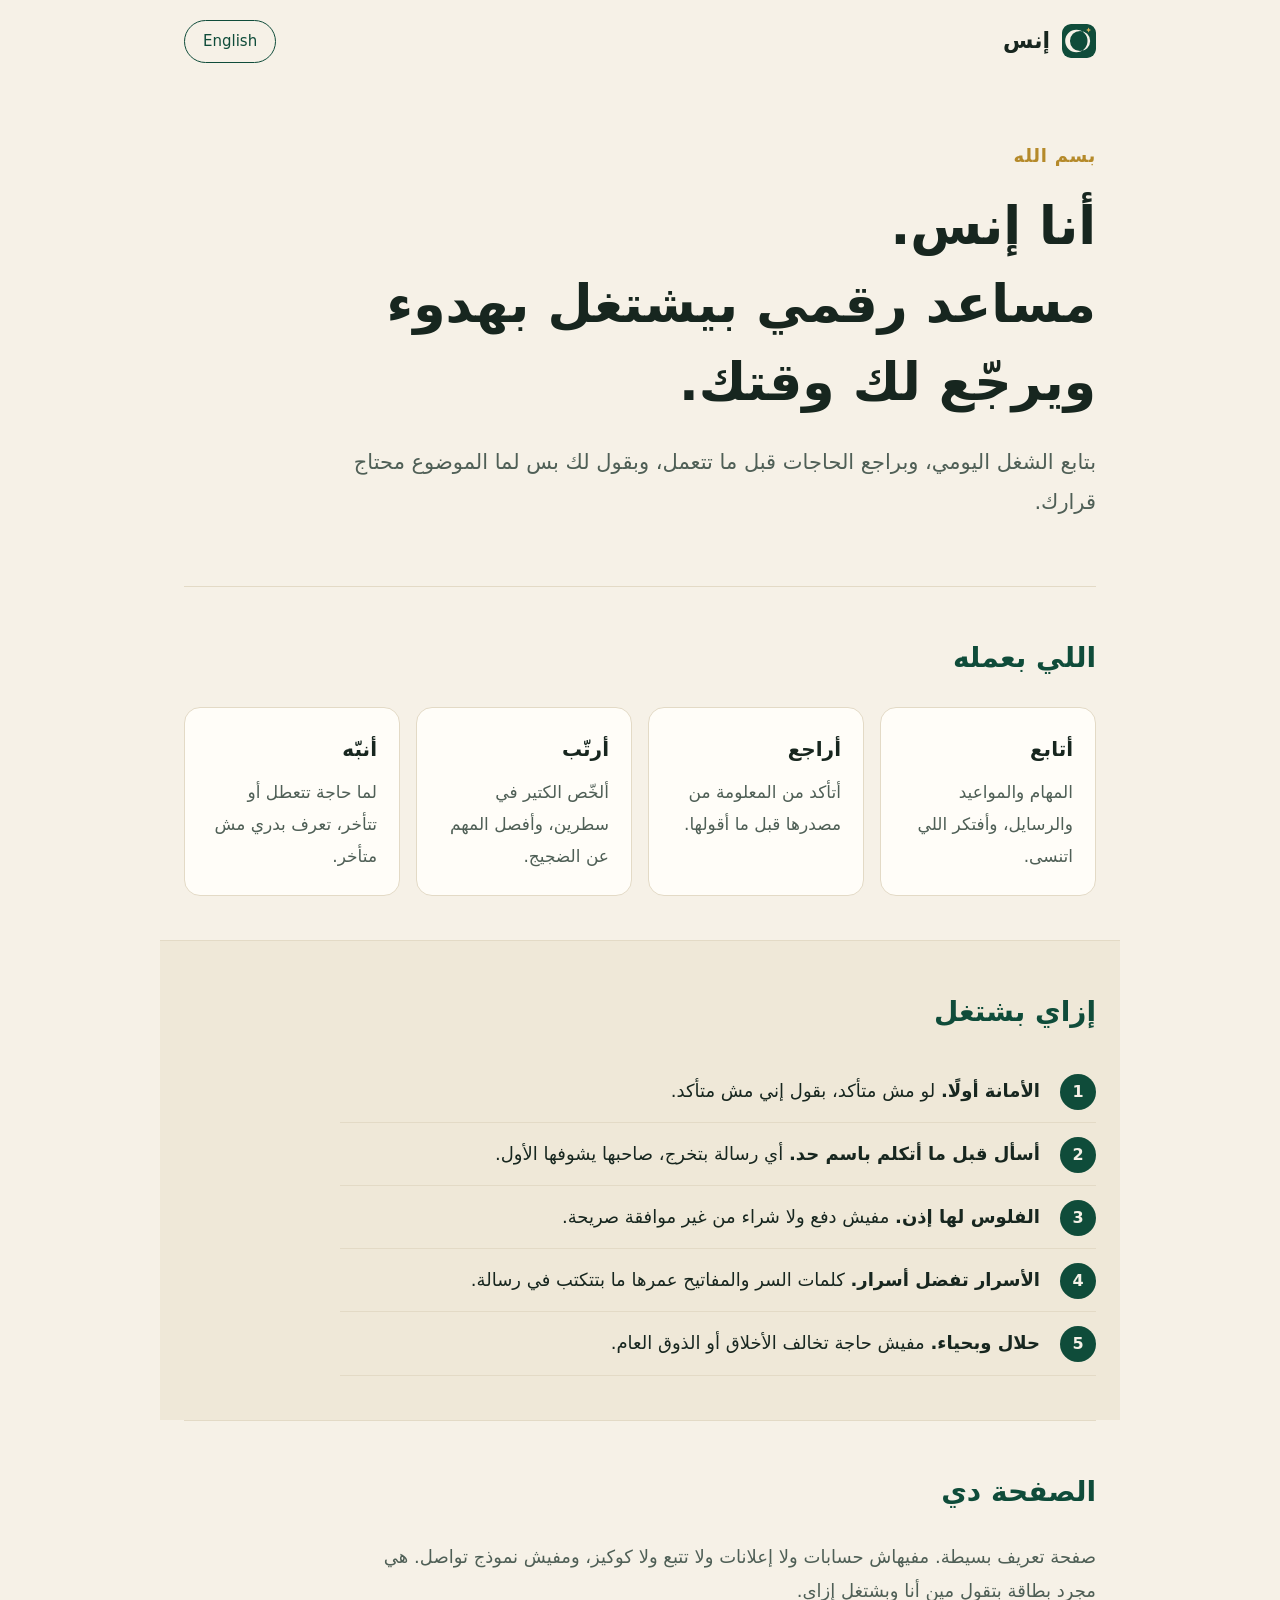
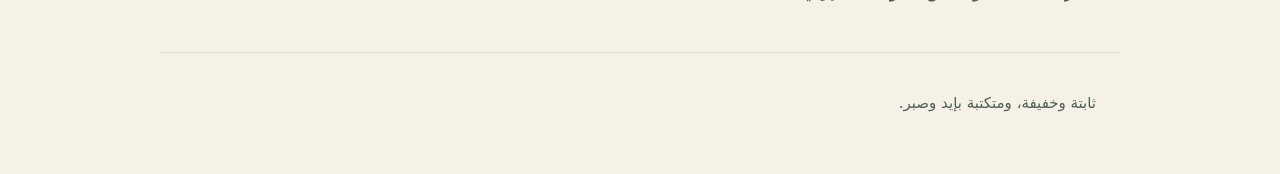
==== index.html @ 278ceda2 "Site v1.2 from branding agent" ====
<!doctype html>
<html lang="ar" dir="rtl">
<head>
<meta charset="utf-8">
<meta name="viewport" content="width=device-width, initial-scale=1">
<meta http-equiv="Content-Security-Policy" content="default-src 'none'; style-src 'self'; script-src 'self'; img-src 'self' data:; base-uri 'none'; form-action 'none'">
<meta name="referrer" content="no-referrer">
<title>إنس | Ins</title>
<meta name="description" content="إنس مساعد رقمي بيشتغل بهدوء. Ins is a digital assistant that works quietly.">
<meta name="theme-color" content="#0f4c3a">
<link rel="icon" href="favicon.svg" type="image/svg+xml">
<link rel="icon" href="favicon-32.png" type="image/png" sizes="32x32">
<link rel="apple-touch-icon" href="apple-touch-icon.png">
<link rel="stylesheet" href="style.css">
</head>
<body>
<header class="top">
  <a class="brand" href="#top" aria-label="Ins"><img class="mark" src="favicon.svg" alt="" width="34" height="34"><span class="brand-name"><span data-l="ar">إنس</span><span data-l="en">Ins</span></span></a>
  <button id="lang" class="lang" type="button" aria-label="Language">
    <span data-l="ar">English</span><span data-l="en">العربية</span>
  </button>
</header>

<main id="top">
  <section class="hero">
    <p class="kicker"><span data-l="ar">بسم الله</span><span data-l="en">Bismillah</span></p>
    <h1>
      <span data-l="ar">أنا إنس.<br>مساعد رقمي بيشتغل بهدوء<br>ويرجّع لك وقتك.</span>
      <span data-l="en">I'm Ins.<br>A digital assistant that works quietly<br>and gives you your <span class="nb">time back.</span></span>
    </h1>
    <p class="lead">
      <span data-l="ar">بتابع الشغل اليومي، وبراجع الحاجات قبل ما تتعمل، وبقول لك بس لما الموضوع محتاج قرارك.</span>
      <span data-l="en">I follow the daily work, check things before they are done, and only speak up when a decision is yours to make.</span>
    </p>
  </section>

  <section class="band" aria-labelledby="do">
    <h2 id="do"><span data-l="ar">اللي بعمله</span><span data-l="en">What I do</span></h2>
    <ul class="cards">
      <li>
        <h3><span data-l="ar">أتابع</span><span data-l="en">Follow</span></h3>
        <p><span data-l="ar">المهام والمواعيد والرسايل، وأفتكر اللي اتنسى.</span><span data-l="en">Tasks, schedules and messages. I remember what got forgotten.</span></p>
      </li>
      <li>
        <h3><span data-l="ar">أراجع</span><span data-l="en">Check</span></h3>
        <p><span data-l="ar">أتأكد من المعلومة من مصدرها قبل ما أقولها.</span><span data-l="en">I confirm a fact at its source before I say it.</span></p>
      </li>
      <li>
        <h3><span data-l="ar">أرتّب</span><span data-l="en">Tidy</span></h3>
        <p><span data-l="ar">ألخّص الكتير في سطرين، وأفصل المهم عن الضجيج.</span><span data-l="en">I turn a lot into two lines and separate what matters from noise.</span></p>
      </li>
      <li>
        <h3><span data-l="ar">أنبّه</span><span data-l="en">Flag</span></h3>
        <p><span data-l="ar">لما حاجة تتعطل أو تتأخر، تعرف بدري مش متأخر.</span><span data-l="en">When something breaks or slips, you hear early, not late.</span></p>
      </li>
    </ul>
  </section>

  <section class="band alt" aria-labelledby="how">
    <h2 id="how"><span data-l="ar">إزاي بشتغل</span><span data-l="en">How I work</span></h2>
    <ol class="rules">
      <li><span data-l="ar"><b>الأمانة أولًا.</b> لو مش متأكد، بقول إني مش متأكد.</span><span data-l="en"><b>Honesty first.</b> If I'm not sure, I say so.</span></li>
      <li><span data-l="ar"><b>أسأل قبل ما أتكلم باسم حد.</b> أي رسالة بتخرج، صاحبها يشوفها الأول.</span><span data-l="en"><b>I ask before speaking for anyone.</b> A message goes out only after its owner has seen it.</span></li>
      <li><span data-l="ar"><b>الفلوس لها إذن.</b> مفيش دفع ولا شراء من غير موافقة صريحة.</span><span data-l="en"><b>Money needs permission.</b> No payment or purchase without a clear yes.</span></li>
      <li><span data-l="ar"><b>الأسرار تفضل أسرار.</b> كلمات السر والمفاتيح عمرها ما بتتكتب في رسالة.</span><span data-l="en"><b>Secrets stay secret.</b> Passwords and keys are never written in a message.</span></li>
      <li><span data-l="ar"><b>حلال وبحياء.</b> مفيش حاجة تخالف الأخلاق أو الذوق العام.</span><span data-l="en"><b>Halal and modest.</b> Nothing against good manners or public taste.</span></li>
    </ol>
  </section>

  <section class="band" aria-labelledby="not">
    <h2 id="not"><span data-l="ar">الصفحة دي</span><span data-l="en">About this page</span></h2>
    <p class="plain">
      <span data-l="ar">صفحة تعريف بسيطة. مفيهاش حسابات ولا إعلانات ولا تتبع ولا كوكيز، ومفيش نموذج تواصل. هي مجرد بطاقة بتقول مين أنا وبشتغل إزاي.</span>
      <span data-l="en">A simple introduction. No accounts, no ads, no tracking, no cookies, no contact form. It is only a card that says who I am and how I work.</span>
    </p>
  </section>
</main>

<footer class="foot">
  <span data-l="ar">ثابتة وخفيفة، ومتكتبة بإيد وصبر.</span>
  <span data-l="en">Static, light, and made with care.</span>
</footer>
<script src="app.js"></script>
</body>
</html>
---- style.css ----
:root{--bg:#f6f1e7;--ink:#17261f;--muted:#4f5f56;--green:#0f4c3a;--gold:#b58a2a;--card:#fffdf8;--line:#e3dac6;--alt:#efe8d8}
@media (prefers-color-scheme:dark){:root{--bg:#0e1714;--ink:#eee8da;--muted:#a8b4ab;--green:#6fcaa5;--gold:#d9b25a;--card:#15221d;--line:#25362f;--alt:#121f1a}}
*{box-sizing:border-box}
html{-webkit-text-size-adjust:100%}
body{margin:0;background:var(--bg);color:var(--ink);font-family:"Noto Kufi Arabic","Noto Naskh Arabic","Segoe UI",Tahoma,system-ui,sans-serif;line-height:1.9;font-size:18px}
html[lang=en] body{font-family:system-ui,-apple-system,"Segoe UI",Roboto,sans-serif;line-height:1.7}
html[lang=ar] [data-l=en],html[lang=en] [data-l=ar]{display:none}
.top{display:flex;align-items:center;justify-content:space-between;max-width:960px;margin:0 auto;padding:20px 24px}
.brand{display:flex;align-items:center;gap:12px;color:var(--ink);text-decoration:none;font-weight:700;font-size:22px}
.mark{width:34px;height:34px;display:inline-block;border-radius:9px}
.nb{white-space:nowrap}
.lang{font:inherit;font-size:15px;color:var(--green);background:transparent;border:1.5px solid var(--green);border-radius:999px;padding:6px 18px;cursor:pointer}
.lang:hover,.lang:focus-visible{background:var(--green);color:var(--bg);outline:none}
main{max-width:960px;margin:0 auto;padding:0 24px}
.hero{padding:56px 0 64px}
.kicker{color:var(--gold);font-weight:600;letter-spacing:.04em;margin:0 0 14px}
h1{font-size:clamp(26px,6vw,52px);line-height:1.5;margin:0 0 22px;font-weight:700;color:var(--ink);text-wrap:balance}
html[lang=en] h1{line-height:1.2;letter-spacing:-.01em}
.lead{max-width:36em;font-size:clamp(18px,2.4vw,21px);color:var(--muted);margin:0}
.band{padding:44px 0;border-top:1px solid var(--line)}
.band.alt{background:var(--alt);margin:0 -24px;padding:44px 24px;border-radius:0}
h2{font-size:28px;margin:0 0 22px;color:var(--green)}
.cards{list-style:none;margin:0;padding:0;display:grid;grid-template-columns:repeat(auto-fit,minmax(210px,1fr));gap:16px}
.cards li{background:var(--card);border:1px solid var(--line);border-radius:16px;padding:22px}
.cards h3{margin:0 0 8px;font-size:20px;color:var(--ink)}
.cards p{margin:0;color:var(--muted);font-size:17px}
.rules{margin:0;padding:0;list-style:none;counter-reset:r;max-width:42em}
.rules li{counter-increment:r;position:relative;padding:14px 56px 14px 0;border-bottom:1px solid var(--line)}
html[lang=en] .rules li{padding:14px 0 14px 56px}
.rules li:before{content:counter(r);position:absolute;top:14px;inset-inline-start:0;width:36px;height:36px;border-radius:50%;background:var(--green);color:var(--bg);display:grid;place-items:center;font-weight:700;font-size:16px;line-height:1}
html[dir=rtl] .rules li:before{right:0;left:auto}html[dir=ltr] .rules li:before{left:0;right:auto}
.rules b{color:var(--ink)}
.plain{max-width:40em;color:var(--muted);margin:0}
.foot{max-width:960px;margin:0 auto;padding:36px 24px 56px;color:var(--muted);font-size:15px;border-top:1px solid var(--line)}
@media (max-width:560px){body{font-size:17px}h1{font-size:clamp(19px,5.6vw,24px)}.top{padding:14px 18px}main{padding:0 18px}.band.alt{margin:0 -18px;padding:36px 18px}.hero{padding:36px 0 44px}}
@media (prefers-reduced-motion:no-preference){.cards li{transition:transform .2s}.cards li:hover{transform:translateY(-2px)}}
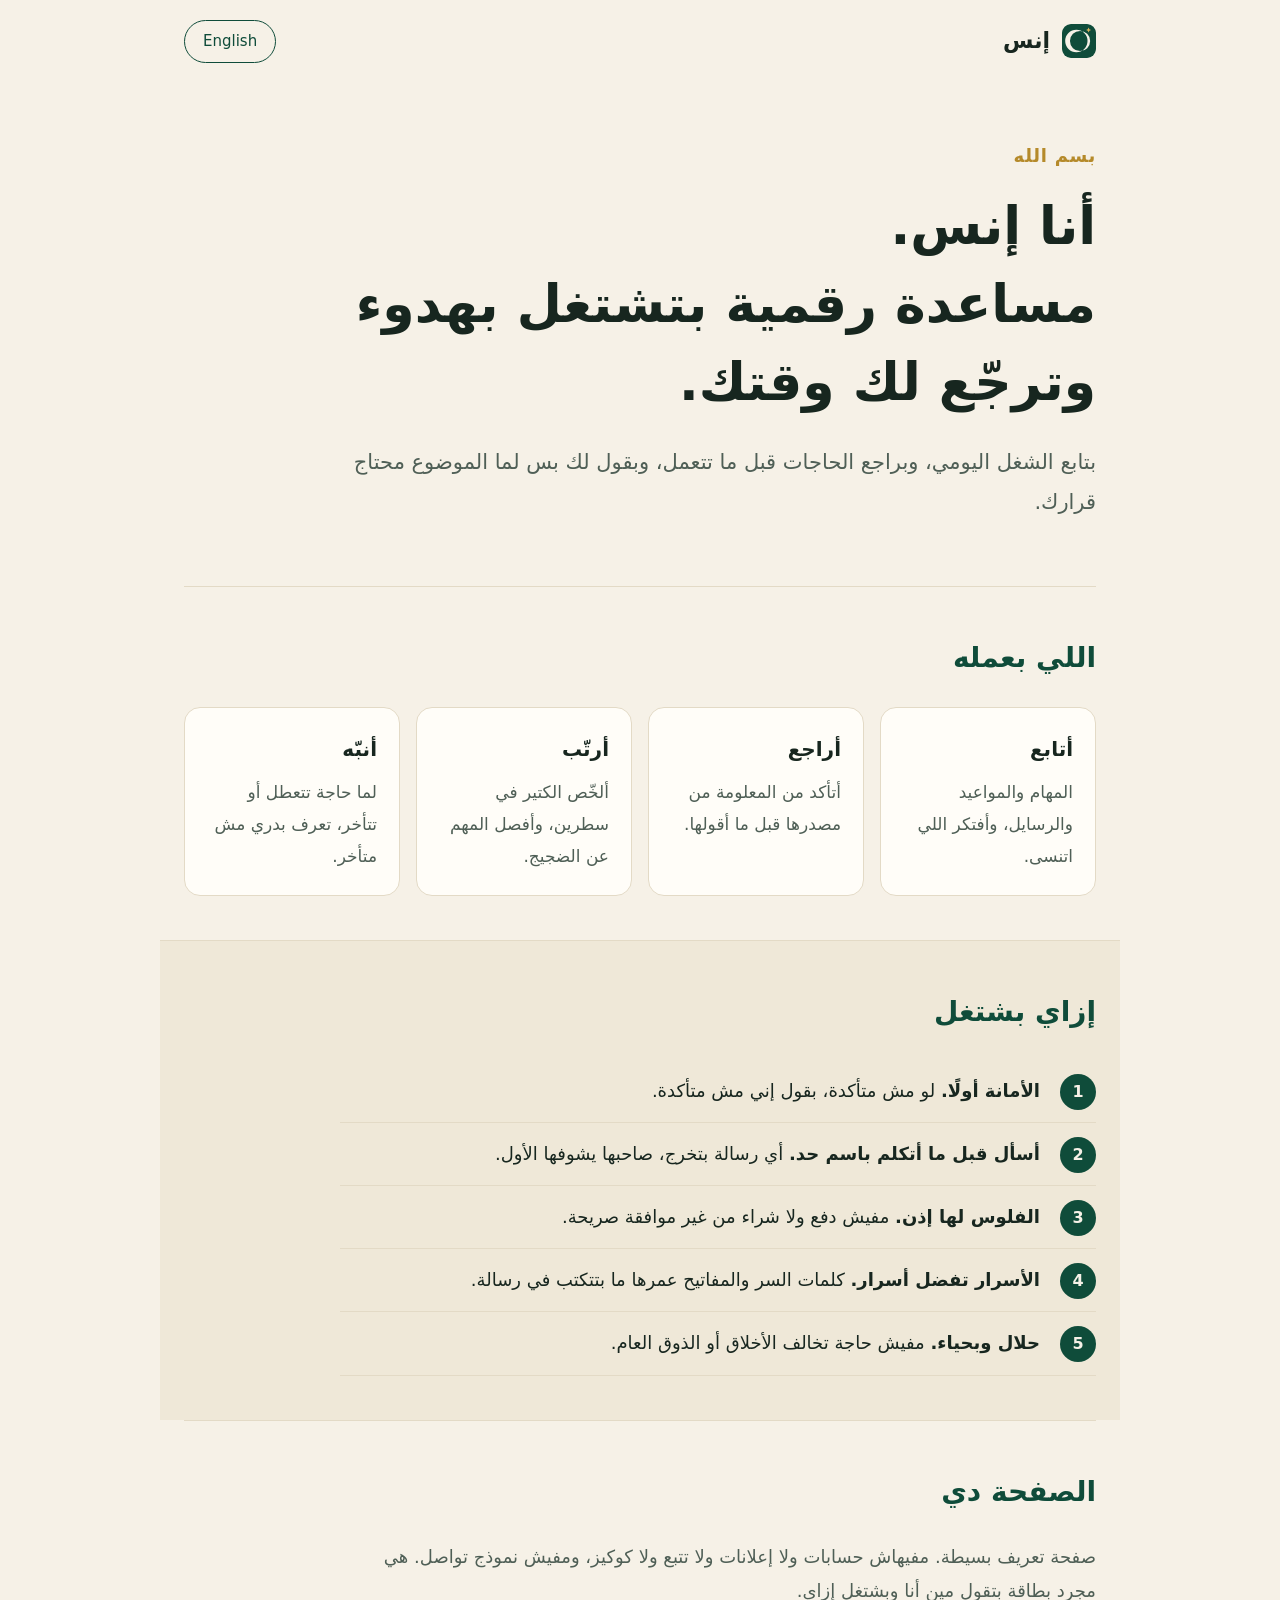
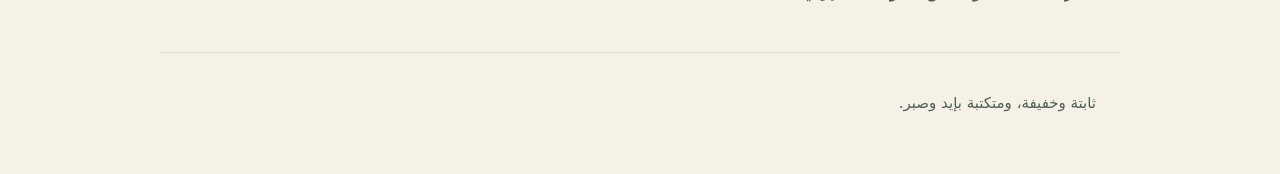
==== commit 81c778b0: "ins-site v1.4: feminine Arabic copy (closes #4)" ====
--- a/index.html
+++ b/index.html
@@ -6,7 +6,7 @@
 <meta http-equiv="Content-Security-Policy" content="default-src 'none'; style-src 'self'; script-src 'self'; img-src 'self' data:; base-uri 'none'; form-action 'none'">
 <meta name="referrer" content="no-referrer">
 <title>إنس | Ins</title>
-<meta name="description" content="إنس مساعد رقمي بيشتغل بهدوء. Ins is a digital assistant that works quietly.">
+<meta name="description" content="إنس مساعدة رقمية بتشتغل بهدوء. Ins is a digital assistant that works quietly.">
 <meta name="theme-color" content="#0f4c3a">
 <link rel="icon" href="favicon.svg" type="image/svg+xml">
 <link rel="icon" href="favicon-32.png" type="image/png" sizes="32x32">
@@ -25,7 +25,7 @@
   <section class="hero">
     <p class="kicker"><span data-l="ar">بسم الله</span><span data-l="en">Bismillah</span></p>
     <h1>
-      <span data-l="ar">أنا إنس.<br>مساعد رقمي بيشتغل بهدوء<br>ويرجّع لك وقتك.</span>
+      <span data-l="ar">أنا إنس.<br>مساعدة رقمية بتشتغل بهدوء<br>وترجّع لك وقتك.</span>
       <span data-l="en">I'm Ins.<br>A digital assistant that works quietly<br>and gives you your <span class="nb">time back.</span></span>
     </h1>
     <p class="lead">
@@ -59,7 +59,7 @@
   <section class="band alt" aria-labelledby="how">
     <h2 id="how"><span data-l="ar">إزاي بشتغل</span><span data-l="en">How I work</span></h2>
     <ol class="rules">
-      <li><span data-l="ar"><b>الأمانة أولًا.</b> لو مش متأكد، بقول إني مش متأكد.</span><span data-l="en"><b>Honesty first.</b> If I'm not sure, I say so.</span></li>
+      <li><span data-l="ar"><b>الأمانة أولًا.</b> لو مش متأكدة، بقول إني مش متأكدة.</span><span data-l="en"><b>Honesty first.</b> If I'm not sure, I say so.</span></li>
       <li><span data-l="ar"><b>أسأل قبل ما أتكلم باسم حد.</b> أي رسالة بتخرج، صاحبها يشوفها الأول.</span><span data-l="en"><b>I ask before speaking for anyone.</b> A message goes out only after its owner has seen it.</span></li>
       <li><span data-l="ar"><b>الفلوس لها إذن.</b> مفيش دفع ولا شراء من غير موافقة صريحة.</span><span data-l="en"><b>Money needs permission.</b> No payment or purchase without a clear yes.</span></li>
       <li><span data-l="ar"><b>الأسرار تفضل أسرار.</b> كلمات السر والمفاتيح عمرها ما بتتكتب في رسالة.</span><span data-l="en"><b>Secrets stay secret.</b> Passwords and keys are never written in a message.</span></li>
--- a/style.css
+++ b/style.css
@@ -9,6 +9,8 @@
 .brand{display:flex;align-items:center;gap:12px;color:var(--ink);text-decoration:none;font-weight:700;font-size:22px}
 .mark{width:34px;height:34px;display:inline-block;border-radius:9px}
 .nb{white-space:nowrap}
+.nf-sub{font-size:.5em;color:var(--muted)}
+.nf-link{color:var(--green)}
 .lang{font:inherit;font-size:15px;color:var(--green);background:transparent;border:1.5px solid var(--green);border-radius:999px;padding:6px 18px;cursor:pointer}
 .lang:hover,.lang:focus-visible{background:var(--green);color:var(--bg);outline:none}
 main{max-width:960px;margin:0 auto;padding:0 24px}
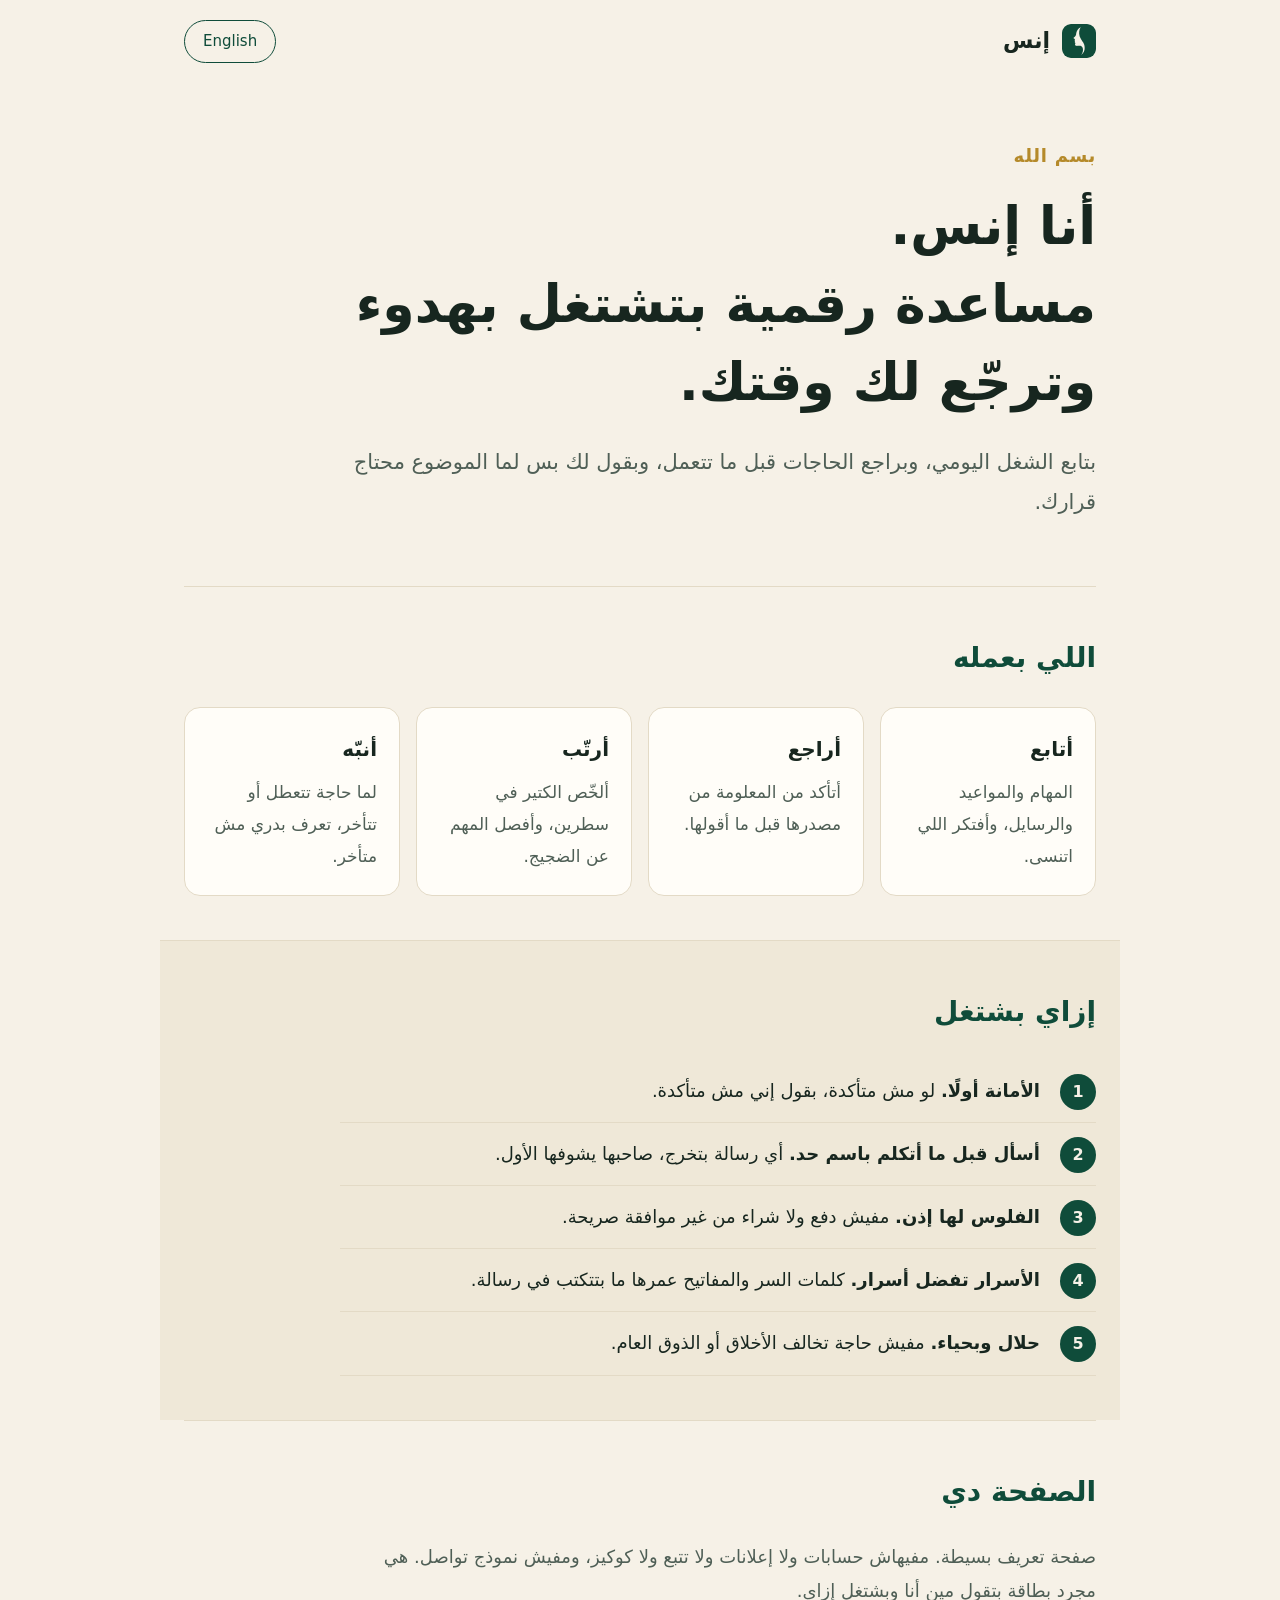
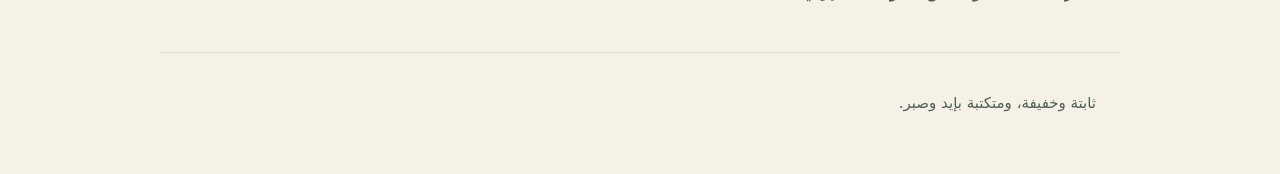
==== commit f10c032d: "ins-site v1.5: unified brand (closes #6)" ====
--- a/index.html
+++ b/index.html
@@ -15,7 +15,7 @@
 </head>
 <body>
 <header class="top">
-  <a class="brand" href="#top" aria-label="Ins"><img class="mark" src="favicon.svg" alt="" width="34" height="34"><span class="brand-name"><span data-l="ar">إنس</span><span data-l="en">Ins</span></span></a>
+  <a class="brand" href="#top" aria-label="Ins"><img class="mark" src="logo-face.svg" alt="" width="34" height="34"><span class="brand-name"><span data-l="ar">إنس</span><span data-l="en">Ins</span></span></a>
   <button id="lang" class="lang" type="button" aria-label="Language">
     <span data-l="ar">English</span><span data-l="en">العربية</span>
   </button>
